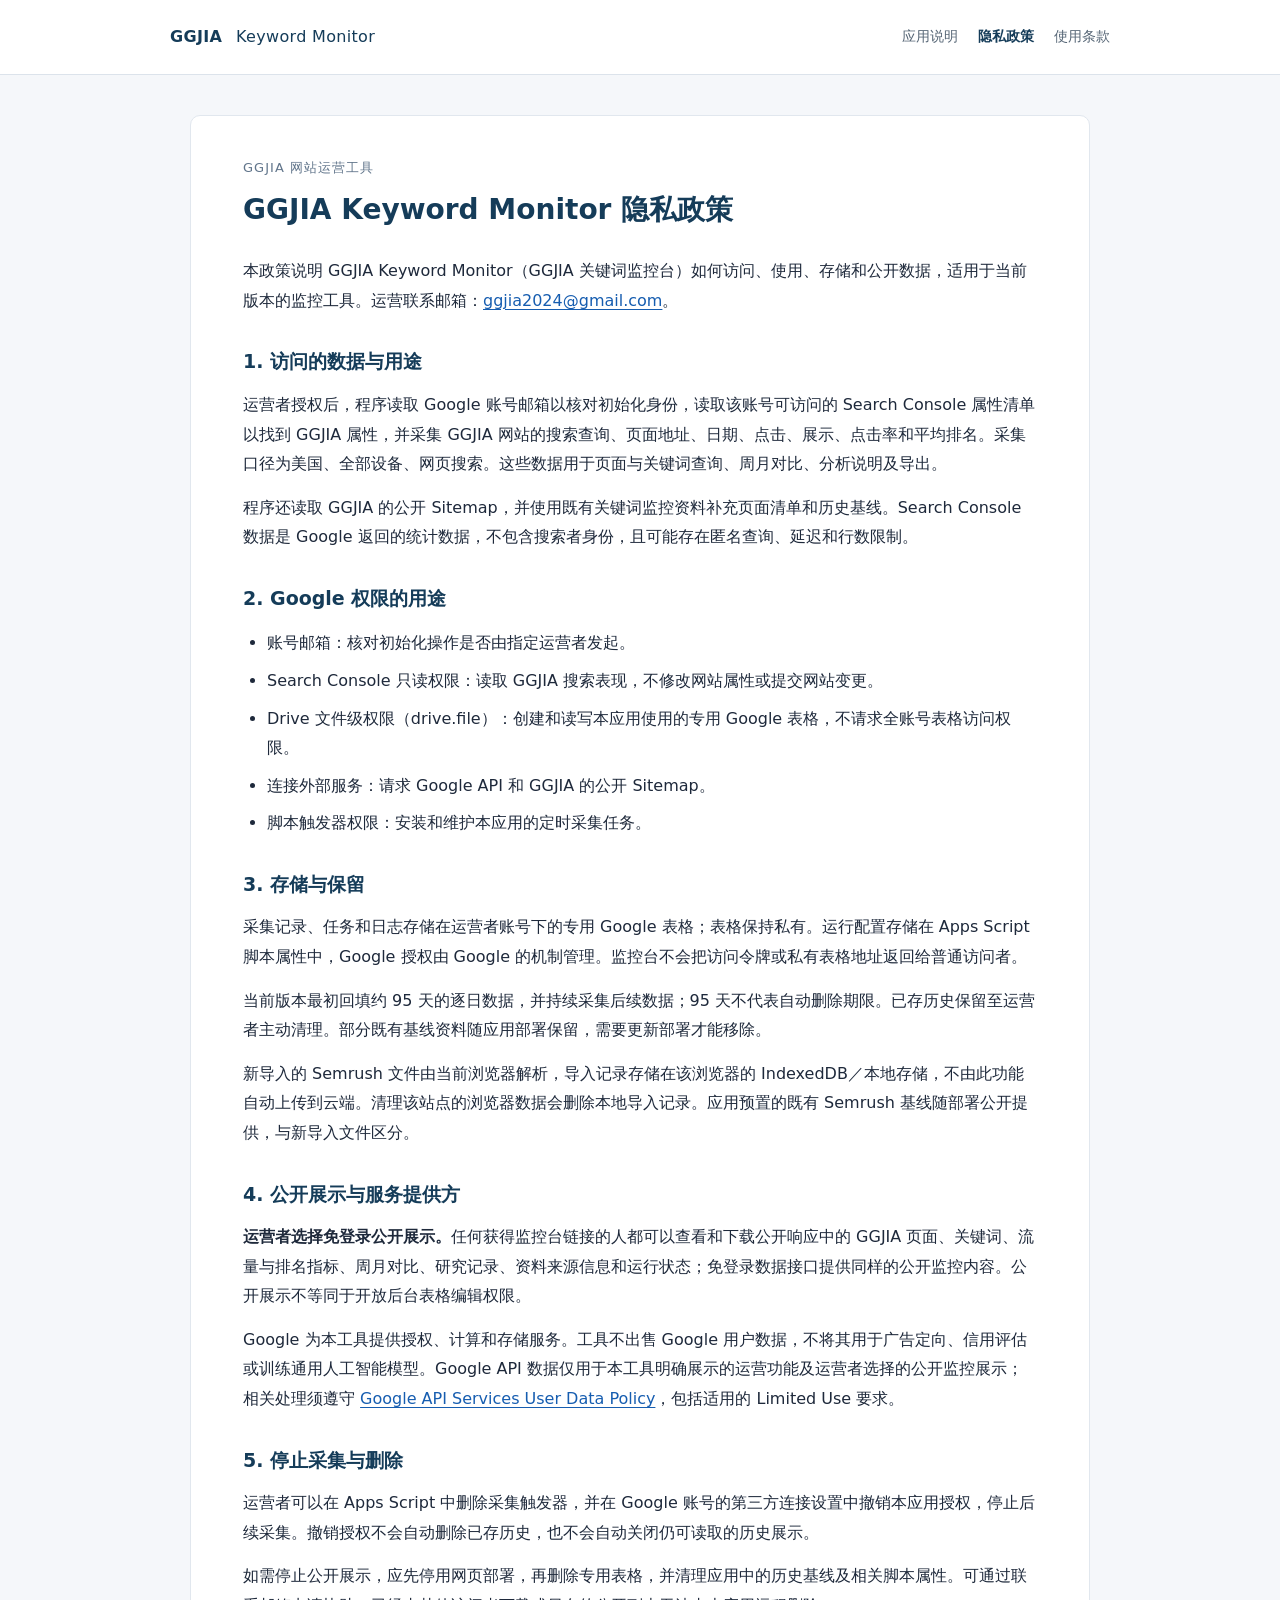
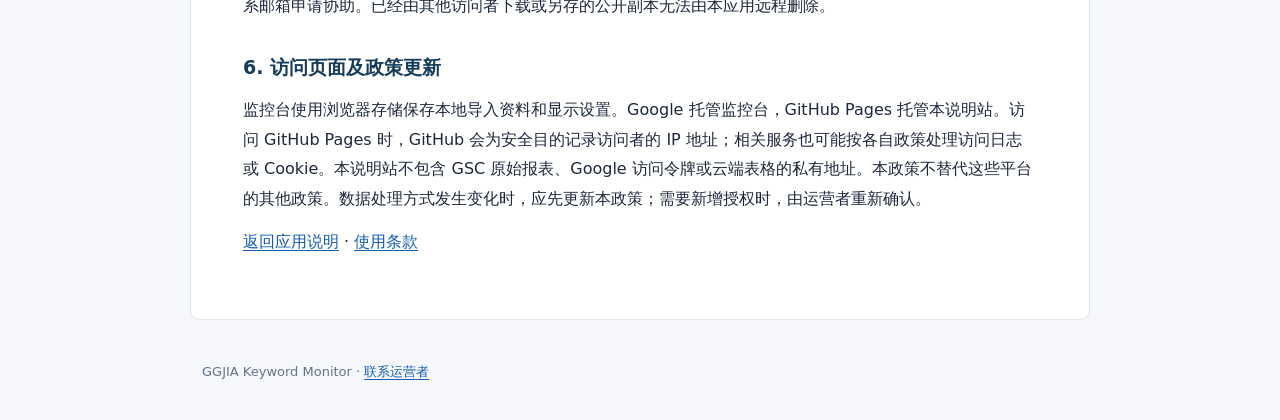
==== GGJIA独立说明页-20261023/privacy.html @ e12ababa "Add files via upload" ====
<!doctype html>
<!-- 独立说明站：仅提供监控工具的公开说明，页面文件不包含后台采集程序或凭据。 -->
<html lang="zh-CN">
<head>
  <meta charset="utf-8">
  <meta name="viewport" content="width=device-width, initial-scale=1">
  <meta name="description" content="GGJIA Keyword Monitor 的应用说明、隐私政策与使用条款。">
  <title>隐私政策 · GGJIA Keyword Monitor</title>
  <link rel="stylesheet" href="./style.css">
</head>
<body>
  <header><div class="header-inner"><a class="brand" href="./index.html">GGJIA <span>Keyword Monitor</span></a><nav aria-label="说明页面"><a href="./index.html">应用说明</a><a href="./privacy.html" aria-current="page">隐私政策</a><a href="./terms.html">使用条款</a></nav></div></header>
  <main><div class="document-label">GGJIA 网站运营工具</div><h1>GGJIA Keyword Monitor 隐私政策</h1>
<p>本政策说明 GGJIA Keyword Monitor（GGJIA 关键词监控台）如何访问、使用、存储和公开数据，适用于当前版本的监控工具。运营联系邮箱：<a href="mailto:ggjia2024@gmail.com">ggjia2024@gmail.com</a>。</p>
<h3>1. 访问的数据与用途</h3>
<p>运营者授权后，程序读取 Google 账号邮箱以核对初始化身份，读取该账号可访问的 Search Console 属性清单以找到 GGJIA 属性，并采集 GGJIA 网站的搜索查询、页面地址、日期、点击、展示、点击率和平均排名。采集口径为美国、全部设备、网页搜索。这些数据用于页面与关键词查询、周月对比、分析说明及导出。</p>
<p>程序还读取 GGJIA 的公开 Sitemap，并使用既有关键词监控资料补充页面清单和历史基线。Search Console 数据是 Google 返回的统计数据，不包含搜索者身份，且可能存在匿名查询、延迟和行数限制。</p>
<h3>2. Google 权限的用途</h3>
<ul>
  <li>账号邮箱：核对初始化操作是否由指定运营者发起。</li>
  <li>Search Console 只读权限：读取 GGJIA 搜索表现，不修改网站属性或提交网站变更。</li>
  <li>Drive 文件级权限（drive.file）：创建和读写本应用使用的专用 Google 表格，不请求全账号表格访问权限。</li>
  <li>连接外部服务：请求 Google API 和 GGJIA 的公开 Sitemap。</li>
  <li>脚本触发器权限：安装和维护本应用的定时采集任务。</li>
</ul>
<h3>3. 存储与保留</h3>
<p>采集记录、任务和日志存储在运营者账号下的专用 Google 表格；表格保持私有。运行配置存储在 Apps Script 脚本属性中，Google 授权由 Google 的机制管理。监控台不会把访问令牌或私有表格地址返回给普通访问者。</p>
<p>当前版本最初回填约 95 天的逐日数据，并持续采集后续数据；95 天不代表自动删除期限。已存历史保留至运营者主动清理。部分既有基线资料随应用部署保留，需要更新部署才能移除。</p>
<p>新导入的 Semrush 文件由当前浏览器解析，导入记录存储在该浏览器的 IndexedDB／本地存储，不由此功能自动上传到云端。清理该站点的浏览器数据会删除本地导入记录。应用预置的既有 Semrush 基线随部署公开提供，与新导入文件区分。</p>
<h3>4. 公开展示与服务提供方</h3>
<p><strong>运营者选择免登录公开展示。</strong>任何获得监控台链接的人都可以查看和下载公开响应中的 GGJIA 页面、关键词、流量与排名指标、周月对比、研究记录、资料来源信息和运行状态；免登录数据接口提供同样的公开监控内容。公开展示不等同于开放后台表格编辑权限。</p>
<p>Google 为本工具提供授权、计算和存储服务。工具不出售 Google 用户数据，不将其用于广告定向、信用评估或训练通用人工智能模型。Google API 数据仅用于本工具明确展示的运营功能及运营者选择的公开监控展示；相关处理须遵守 <a href="https://developers.google.com/terms/api-services-user-data-policy">Google API Services User Data Policy</a>，包括适用的 Limited Use 要求。</p>
<h3>5. 停止采集与删除</h3>
<p>运营者可以在 Apps Script 中删除采集触发器，并在 Google 账号的第三方连接设置中撤销本应用授权，停止后续采集。撤销授权不会自动删除已存历史，也不会自动关闭仍可读取的历史展示。</p>
<p>如需停止公开展示，应先停用网页部署，再删除专用表格，并清理应用中的历史基线及相关脚本属性。可通过联系邮箱申请协助。已经由其他访问者下载或另存的公开副本无法由本应用远程删除。</p>
<h3>6. 访问页面及政策更新</h3>
<p>监控台使用浏览器存储保存本地导入资料和显示设置。Google 托管监控台，GitHub Pages 托管本说明站。访问 GitHub Pages 时，GitHub 会为安全目的记录访问者的 IP 地址；相关服务也可能按各自政策处理访问日志或 Cookie。本说明站不包含 GSC 原始报表、Google 访问令牌或云端表格的私有地址。本政策不替代这些平台的其他政策。数据处理方式发生变化时，应先更新本政策；需要新增授权时，由运营者重新确认。</p>
<p><a href="./index.html">返回应用说明</a> · <a href="./terms.html">使用条款</a></p>
</main>
  <footer>GGJIA Keyword Monitor · <a href="mailto:ggjia2024@gmail.com">联系运营者</a></footer>
</body>
</html>
---- GGJIA独立说明页-20261023/style.css ----
/* 独立说明页样式：阅读优先，适配桌面和手机。 */
:root{font-family:system-ui,-apple-system,BlinkMacSystemFont,"Segoe UI","Microsoft YaHei",sans-serif;color:#1e293b;background:#f5f7fa;line-height:1.85}
*{box-sizing:border-box}body{margin:0}a{color:#165db0;text-underline-offset:3px}header{background:#fff;border-bottom:1px solid #dce3eb}.header-inner{max-width:1000px;margin:auto;padding:22px 30px;display:flex;justify-content:space-between;gap:24px;align-items:center}.brand{text-decoration:none;font-weight:750;color:#153c59;letter-spacing:.02em}.brand span{font-weight:450;margin-left:8px}nav{display:flex;gap:20px;flex-wrap:wrap}nav a{font-size:14px;text-decoration:none;color:#556575}nav a[aria-current="page"]{font-weight:700;color:#153c59}main{max-width:900px;margin:40px auto;padding:40px 52px 48px;background:#fff;border:1px solid #e1e7ee;border-radius:10px}.document-label{font-size:13px;color:#61758b;letter-spacing:.08em}h1{font-size:28px;line-height:1.45;color:#153c59;margin:10px 0 26px}h3{font-size:19px;color:#153c59;line-height:1.5;margin:32px 0 12px}p{margin:14px 0}li{margin:8px 0}ul{padding-left:24px}strong{font-weight:700}footer{max-width:900px;margin:0 auto 36px;color:#61758b;font-size:13px;padding:0 12px}@media(max-width:640px){.header-inner{padding:18px 20px;align-items:flex-start;flex-direction:column;gap:12px}.brand span{display:inline-block;margin-left:6px}nav{gap:18px}main{margin:20px 12px;padding:28px 22px;border-radius:8px}h1{font-size:24px}footer{padding:0 22px}}
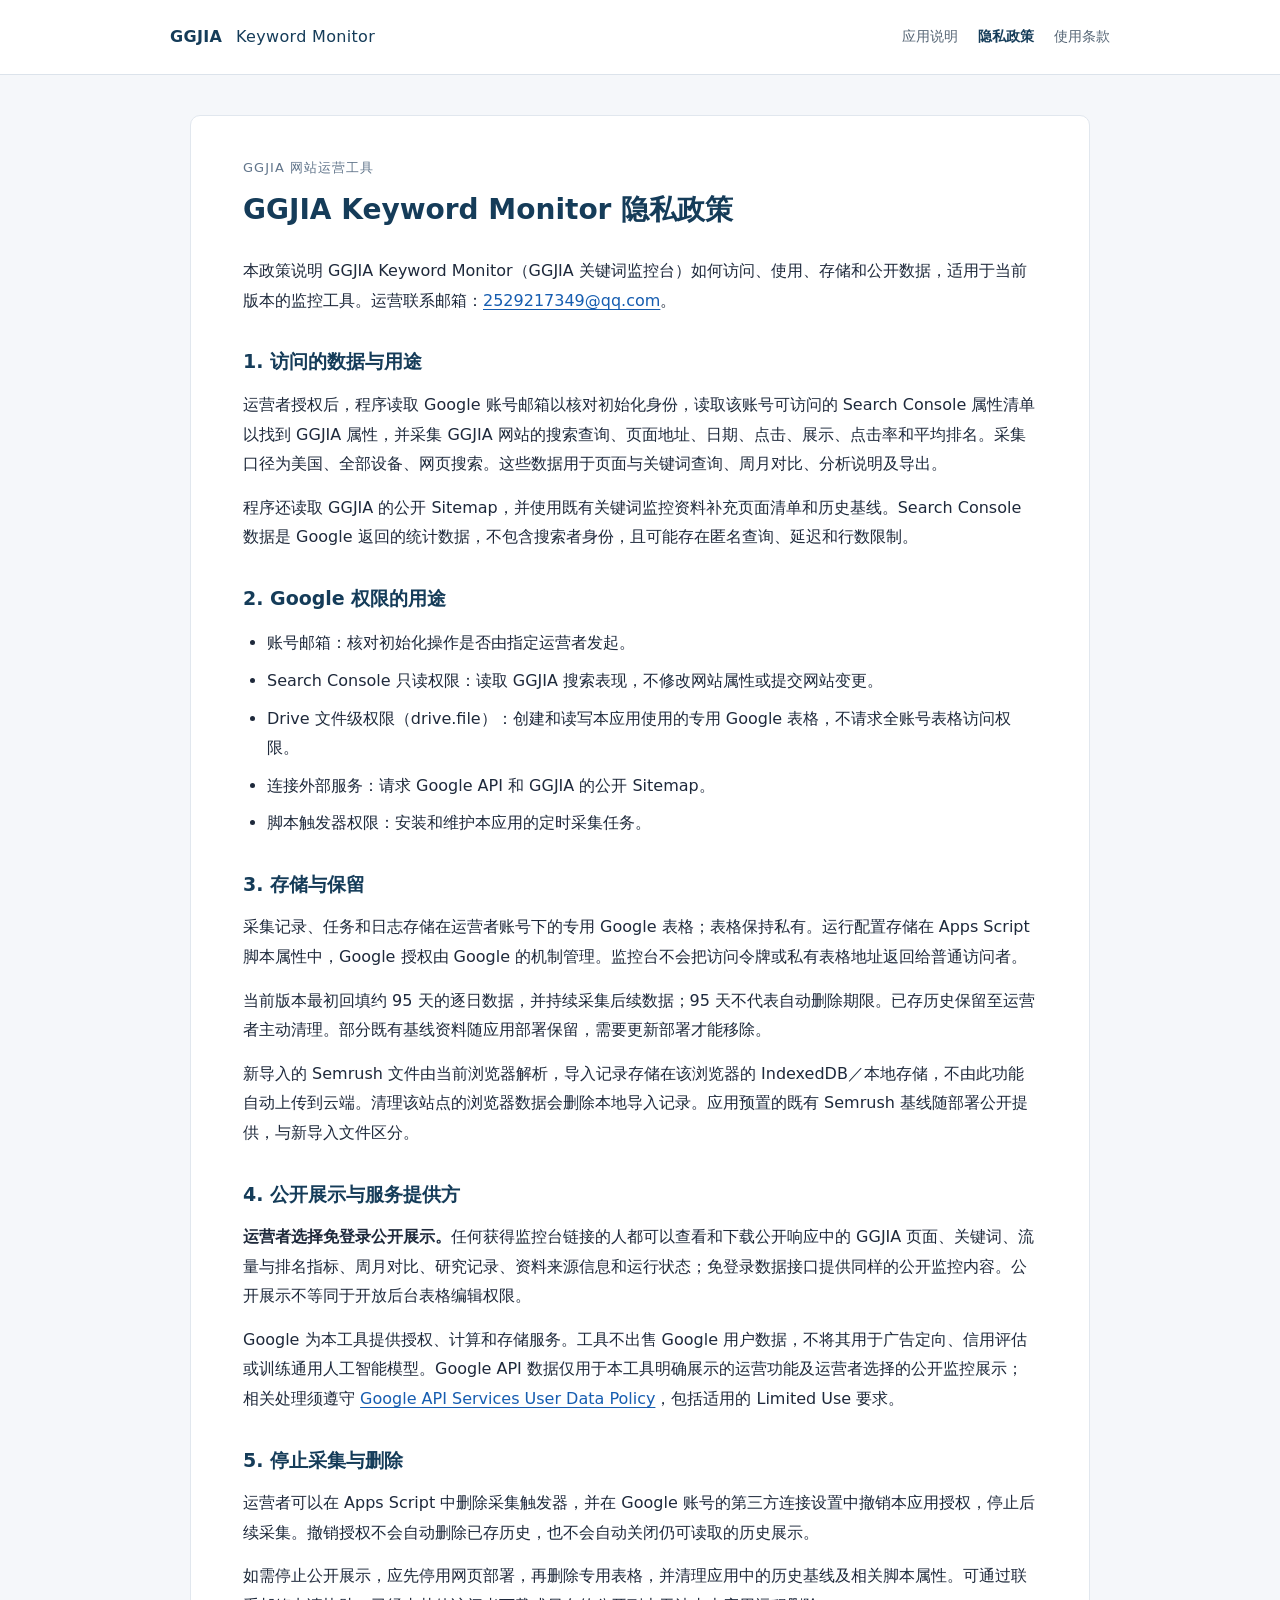
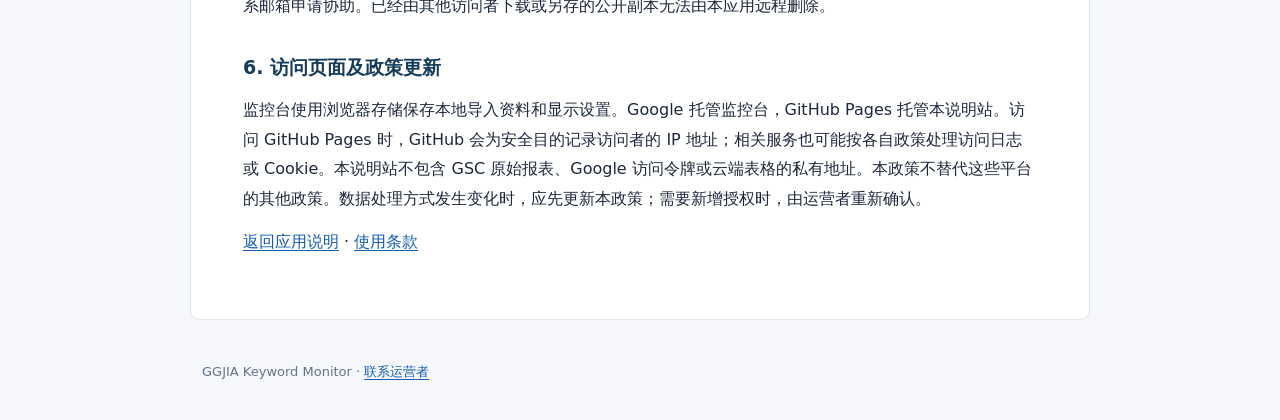
==== commit 5045c1fc: "Add files via upload" ====
--- a/GGJIA独立说明页-20261023/privacy.html
+++ b/GGJIA独立说明页-20261023/privacy.html
@@ -1,42 +1,42 @@
-<!doctype html>
-<!-- 独立说明站：仅提供监控工具的公开说明，页面文件不包含后台采集程序或凭据。 -->
-<html lang="zh-CN">
-<head>
-  <meta charset="utf-8">
-  <meta name="viewport" content="width=device-width, initial-scale=1">
-  <meta name="description" content="GGJIA Keyword Monitor 的应用说明、隐私政策与使用条款。">
-  <title>隐私政策 · GGJIA Keyword Monitor</title>
-  <link rel="stylesheet" href="./style.css">
-</head>
-<body>
-  <header><div class="header-inner"><a class="brand" href="./index.html">GGJIA <span>Keyword Monitor</span></a><nav aria-label="说明页面"><a href="./index.html">应用说明</a><a href="./privacy.html" aria-current="page">隐私政策</a><a href="./terms.html">使用条款</a></nav></div></header>
-  <main><div class="document-label">GGJIA 网站运营工具</div><h1>GGJIA Keyword Monitor 隐私政策</h1>
-<p>本政策说明 GGJIA Keyword Monitor（GGJIA 关键词监控台）如何访问、使用、存储和公开数据，适用于当前版本的监控工具。运营联系邮箱：<a href="mailto:ggjia2024@gmail.com">ggjia2024@gmail.com</a>。</p>
-<h3>1. 访问的数据与用途</h3>
-<p>运营者授权后，程序读取 Google 账号邮箱以核对初始化身份，读取该账号可访问的 Search Console 属性清单以找到 GGJIA 属性，并采集 GGJIA 网站的搜索查询、页面地址、日期、点击、展示、点击率和平均排名。采集口径为美国、全部设备、网页搜索。这些数据用于页面与关键词查询、周月对比、分析说明及导出。</p>
-<p>程序还读取 GGJIA 的公开 Sitemap，并使用既有关键词监控资料补充页面清单和历史基线。Search Console 数据是 Google 返回的统计数据，不包含搜索者身份，且可能存在匿名查询、延迟和行数限制。</p>
-<h3>2. Google 权限的用途</h3>
-<ul>
-  <li>账号邮箱：核对初始化操作是否由指定运营者发起。</li>
-  <li>Search Console 只读权限：读取 GGJIA 搜索表现，不修改网站属性或提交网站变更。</li>
-  <li>Drive 文件级权限（drive.file）：创建和读写本应用使用的专用 Google 表格，不请求全账号表格访问权限。</li>
-  <li>连接外部服务：请求 Google API 和 GGJIA 的公开 Sitemap。</li>
-  <li>脚本触发器权限：安装和维护本应用的定时采集任务。</li>
-</ul>
-<h3>3. 存储与保留</h3>
-<p>采集记录、任务和日志存储在运营者账号下的专用 Google 表格；表格保持私有。运行配置存储在 Apps Script 脚本属性中，Google 授权由 Google 的机制管理。监控台不会把访问令牌或私有表格地址返回给普通访问者。</p>
-<p>当前版本最初回填约 95 天的逐日数据，并持续采集后续数据；95 天不代表自动删除期限。已存历史保留至运营者主动清理。部分既有基线资料随应用部署保留，需要更新部署才能移除。</p>
-<p>新导入的 Semrush 文件由当前浏览器解析，导入记录存储在该浏览器的 IndexedDB／本地存储，不由此功能自动上传到云端。清理该站点的浏览器数据会删除本地导入记录。应用预置的既有 Semrush 基线随部署公开提供，与新导入文件区分。</p>
-<h3>4. 公开展示与服务提供方</h3>
-<p><strong>运营者选择免登录公开展示。</strong>任何获得监控台链接的人都可以查看和下载公开响应中的 GGJIA 页面、关键词、流量与排名指标、周月对比、研究记录、资料来源信息和运行状态；免登录数据接口提供同样的公开监控内容。公开展示不等同于开放后台表格编辑权限。</p>
-<p>Google 为本工具提供授权、计算和存储服务。工具不出售 Google 用户数据，不将其用于广告定向、信用评估或训练通用人工智能模型。Google API 数据仅用于本工具明确展示的运营功能及运营者选择的公开监控展示；相关处理须遵守 <a href="https://developers.google.com/terms/api-services-user-data-policy">Google API Services User Data Policy</a>，包括适用的 Limited Use 要求。</p>
-<h3>5. 停止采集与删除</h3>
-<p>运营者可以在 Apps Script 中删除采集触发器，并在 Google 账号的第三方连接设置中撤销本应用授权，停止后续采集。撤销授权不会自动删除已存历史，也不会自动关闭仍可读取的历史展示。</p>
-<p>如需停止公开展示，应先停用网页部署，再删除专用表格，并清理应用中的历史基线及相关脚本属性。可通过联系邮箱申请协助。已经由其他访问者下载或另存的公开副本无法由本应用远程删除。</p>
-<h3>6. 访问页面及政策更新</h3>
-<p>监控台使用浏览器存储保存本地导入资料和显示设置。Google 托管监控台，GitHub Pages 托管本说明站。访问 GitHub Pages 时，GitHub 会为安全目的记录访问者的 IP 地址；相关服务也可能按各自政策处理访问日志或 Cookie。本说明站不包含 GSC 原始报表、Google 访问令牌或云端表格的私有地址。本政策不替代这些平台的其他政策。数据处理方式发生变化时，应先更新本政策；需要新增授权时，由运营者重新确认。</p>
-<p><a href="./index.html">返回应用说明</a> · <a href="./terms.html">使用条款</a></p>
-</main>
-  <footer>GGJIA Keyword Monitor · <a href="mailto:ggjia2024@gmail.com">联系运营者</a></footer>
-</body>
-</html>
+<!doctype html>
+<!-- 独立说明站：仅提供监控工具的公开说明，页面文件不包含后台采集程序或凭据。 -->
+<html lang="zh-CN">
+<head>
+  <meta charset="utf-8">
+  <meta name="viewport" content="width=device-width, initial-scale=1">
+  <meta name="description" content="GGJIA Keyword Monitor 的应用说明、隐私政策与使用条款。">
+  <title>隐私政策 · GGJIA Keyword Monitor</title>
+  <link rel="stylesheet" href="./style.css">
+</head>
+<body>
+  <header><div class="header-inner"><a class="brand" href="./index.html">GGJIA <span>Keyword Monitor</span></a><nav aria-label="说明页面"><a href="./index.html">应用说明</a><a href="./privacy.html" aria-current="page">隐私政策</a><a href="./terms.html">使用条款</a></nav></div></header>
+  <main><div class="document-label">GGJIA 网站运营工具</div><h1>GGJIA Keyword Monitor 隐私政策</h1>
+<p>本政策说明 GGJIA Keyword Monitor（GGJIA 关键词监控台）如何访问、使用、存储和公开数据，适用于当前版本的监控工具。运营联系邮箱：<a href="mailto:2529217349@qq.com">2529217349@qq.com</a>。</p>
+<h3>1. 访问的数据与用途</h3>
+<p>运营者授权后，程序读取 Google 账号邮箱以核对初始化身份，读取该账号可访问的 Search Console 属性清单以找到 GGJIA 属性，并采集 GGJIA 网站的搜索查询、页面地址、日期、点击、展示、点击率和平均排名。采集口径为美国、全部设备、网页搜索。这些数据用于页面与关键词查询、周月对比、分析说明及导出。</p>
+<p>程序还读取 GGJIA 的公开 Sitemap，并使用既有关键词监控资料补充页面清单和历史基线。Search Console 数据是 Google 返回的统计数据，不包含搜索者身份，且可能存在匿名查询、延迟和行数限制。</p>
+<h3>2. Google 权限的用途</h3>
+<ul>
+  <li>账号邮箱：核对初始化操作是否由指定运营者发起。</li>
+  <li>Search Console 只读权限：读取 GGJIA 搜索表现，不修改网站属性或提交网站变更。</li>
+  <li>Drive 文件级权限（drive.file）：创建和读写本应用使用的专用 Google 表格，不请求全账号表格访问权限。</li>
+  <li>连接外部服务：请求 Google API 和 GGJIA 的公开 Sitemap。</li>
+  <li>脚本触发器权限：安装和维护本应用的定时采集任务。</li>
+</ul>
+<h3>3. 存储与保留</h3>
+<p>采集记录、任务和日志存储在运营者账号下的专用 Google 表格；表格保持私有。运行配置存储在 Apps Script 脚本属性中，Google 授权由 Google 的机制管理。监控台不会把访问令牌或私有表格地址返回给普通访问者。</p>
+<p>当前版本最初回填约 95 天的逐日数据，并持续采集后续数据；95 天不代表自动删除期限。已存历史保留至运营者主动清理。部分既有基线资料随应用部署保留，需要更新部署才能移除。</p>
+<p>新导入的 Semrush 文件由当前浏览器解析，导入记录存储在该浏览器的 IndexedDB／本地存储，不由此功能自动上传到云端。清理该站点的浏览器数据会删除本地导入记录。应用预置的既有 Semrush 基线随部署公开提供，与新导入文件区分。</p>
+<h3>4. 公开展示与服务提供方</h3>
+<p><strong>运营者选择免登录公开展示。</strong>任何获得监控台链接的人都可以查看和下载公开响应中的 GGJIA 页面、关键词、流量与排名指标、周月对比、研究记录、资料来源信息和运行状态；免登录数据接口提供同样的公开监控内容。公开展示不等同于开放后台表格编辑权限。</p>
+<p>Google 为本工具提供授权、计算和存储服务。工具不出售 Google 用户数据，不将其用于广告定向、信用评估或训练通用人工智能模型。Google API 数据仅用于本工具明确展示的运营功能及运营者选择的公开监控展示；相关处理须遵守 <a href="https://developers.google.com/terms/api-services-user-data-policy">Google API Services User Data Policy</a>，包括适用的 Limited Use 要求。</p>
+<h3>5. 停止采集与删除</h3>
+<p>运营者可以在 Apps Script 中删除采集触发器，并在 Google 账号的第三方连接设置中撤销本应用授权，停止后续采集。撤销授权不会自动删除已存历史，也不会自动关闭仍可读取的历史展示。</p>
+<p>如需停止公开展示，应先停用网页部署，再删除专用表格，并清理应用中的历史基线及相关脚本属性。可通过联系邮箱申请协助。已经由其他访问者下载或另存的公开副本无法由本应用远程删除。</p>
+<h3>6. 访问页面及政策更新</h3>
+<p>监控台使用浏览器存储保存本地导入资料和显示设置。Google 托管监控台，GitHub Pages 托管本说明站。访问 GitHub Pages 时，GitHub 会为安全目的记录访问者的 IP 地址；相关服务也可能按各自政策处理访问日志或 Cookie。本说明站不包含 GSC 原始报表、Google 访问令牌或云端表格的私有地址。本政策不替代这些平台的其他政策。数据处理方式发生变化时，应先更新本政策；需要新增授权时，由运营者重新确认。</p>
+<p><a href="./index.html">返回应用说明</a> · <a href="./terms.html">使用条款</a></p>
+</main>
+  <footer>GGJIA Keyword Monitor · <a href="mailto:2529217349@qq.com">联系运营者</a></footer>
+</body>
+</html>
